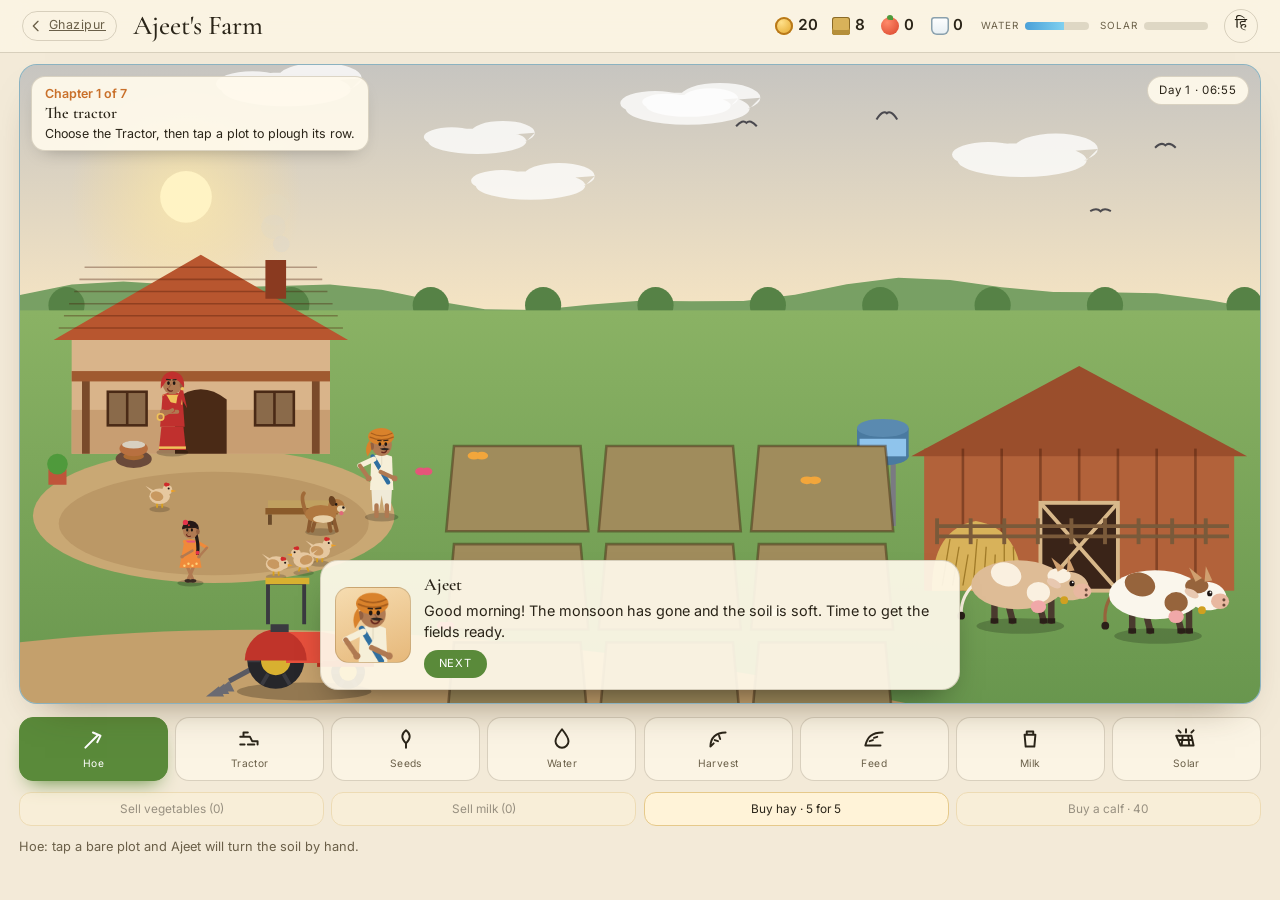
==== Farm.html @ 107b60a4 "Farm" ====
<!DOCTYPE html>
<html lang="en" data-lang="en">
<head>
<meta charset="utf-8" />
<meta name="viewport" content="width=device-width, initial-scale=1, viewport-fit=cover" />
<title>Ajeet's Farm — Ghazipur</title>
<meta name="description" content="A small animated farm near Ghazipur: plough with a tractor, grow vegetables, feed and milk the cows, rear a calf, and try solar panels over the crops (agrovoltaics)." />
<meta name="theme-color" content="#f3ead8" />
<link rel="icon" href="assets/favicon.svg" type="image/svg+xml" />
<link rel="preconnect" href="https://fonts.googleapis.com" />
<link rel="preconnect" href="https://fonts.gstatic.com" crossorigin />
<link href="https://fonts.googleapis.com/css2?family=Cormorant+Garamond:ital,wght@0,400;0,500;0,600;1,400&family=Inter:wght@400;500;600&family=Tiro+Devanagari+Hindi&display=swap" rel="stylesheet" />
<link rel="stylesheet" href="assets/css/farm.css" />
</head>
<body>
<header class="fm-top">
  <a class="fm-back" href="index.html" id="fmBack"><svg viewBox="0 0 24 24" aria-hidden="true"><path d="M15 5l-7 7 7 7" fill="none" stroke="currentColor" stroke-width="2" stroke-linecap="round" stroke-linejoin="round"/></svg><span data-t="back">Ghazipur</span></a>
  <h1 class="fm-title" data-t="title">Ajeet's Farm</h1>
  <div class="fm-stats" aria-live="polite">
    <span class="st" title="Coins"><i class="ico-coin"></i><b id="sCoins">0</b></span>
    <span class="st" title="Hay"><i class="ico-hay"></i><b id="sHay">0</b></span>
    <span class="st" title="Vegetables"><i class="ico-veg"></i><b id="sVeg">0</b></span>
    <span class="st" title="Milk"><i class="ico-milk"></i><b id="sMilk">0</b></span>
  </div>
  <div class="fm-meters">
    <label class="mt"><span data-t="tank">Water</span><i><u id="mTank"></u></i></label>
    <label class="mt"><span data-t="power">Solar</span><i><u id="mPower" class="pw"></u></i></label>
  </div>
  <button class="fm-lang" id="fmLang" type="button" aria-label="Language">हि</button>
</header>

<main class="fm-main">
  <div class="fm-stage" id="stage">
    <canvas id="farm" aria-label="An animated farm"></canvas>
    <div class="fm-quest" id="quest"></div>
    <div class="fm-clock" id="clock"></div>
    <div class="fm-talk" id="talk" hidden>
      <canvas id="portrait" width="96" height="96" aria-hidden="true"></canvas>
      <div class="fm-say"><b id="talkWho"></b><p id="talkText"></p><button type="button" id="talkNext"></button></div>
    </div>
    <div class="fm-toast" id="toast" role="status"></div>
    <div class="fm-pan" aria-hidden="true"><span data-t="drag">drag to look around</span></div>
  </div>

  <section class="fm-ui">
    <div class="fm-tools" id="tools" role="toolbar" aria-label="Tools"></div>
    <div class="fm-crops" id="crops" role="group" aria-label="Seeds" hidden></div>
    <div class="fm-mandi" id="mandi">
      <button type="button" data-m="sellVeg"></button><button type="button" data-m="sellMilk"></button>
      <button type="button" data-m="buyHay"></button><button type="button" data-m="buyCalf"></button>
    </div>
    <p class="fm-tip" id="tip"></p>
  </section>
</main>
<script src="assets/js/farm.js"></script>
</body>
</html>
---- assets/css/farm.css ----
:root{
  --serif:"Cormorant Garamond","Iowan Old Style",Georgia,serif; --sans:"Inter",system-ui,-apple-system,"Segoe UI",Roboto,sans-serif; --deva:"Tiro Devanagari Hindi","Nirmala UI",var(--serif);
  --paper:#f3ead8; --paper2:#fbf4e4; --ink:#2a2418; --soft:#6a5f48; --line:rgba(60,44,20,.18); --accent:#c9702a; --green:#5a8a3a; --card:rgba(255,250,236,.92);
}
*,*::before,*::after{ box-sizing:border-box; }
html{ -webkit-text-size-adjust:100%; }
body{ margin:0; background:var(--paper); color:var(--ink); font-family:var(--sans); line-height:1.5; min-height:100dvh; }
html[data-lang="hi"] body{ font-family:var(--deva), var(--sans); }
button{ font:inherit; color:inherit; background:none; border:0; cursor:pointer; padding:0; -webkit-tap-highlight-color:transparent; }

.fm-top{ position:sticky; top:0; z-index:20; display:flex; align-items:center; gap:.7rem 1rem; flex-wrap:wrap; padding:.55rem clamp(.7rem,2vw,1.4rem); background:color-mix(in srgb,var(--paper2) 90%,transparent); -webkit-backdrop-filter:blur(12px); backdrop-filter:blur(12px); border-bottom:1px solid var(--line); }
.fm-back{ display:inline-flex; align-items:center; gap:.3rem; font-size:.78rem; letter-spacing:.04em; color:var(--soft); padding:.3rem .6rem .3rem .3rem; border-radius:999px; border:1px solid var(--line); }
.fm-back svg{ width:16px; height:16px; } .fm-back:hover{ color:var(--ink); border-color:var(--ink); }
.fm-title{ font-family:var(--serif); font-weight:500; font-size:clamp(1.2rem,2.4vw,1.7rem); margin:0; line-height:1; }
.fm-stats{ display:flex; gap:.9rem; margin-left:auto; }
.st{ display:inline-flex; align-items:center; gap:.3rem; font-variant-numeric:tabular-nums; } .st b{ font-weight:600; font-size:.95rem; min-width:1.2ch; }
.st i{ width:18px; height:18px; display:inline-block; border-radius:50%; position:relative; }
.ico-coin{ background:radial-gradient(circle at 35% 30%,#ffe08a,#e0a020); box-shadow:inset 0 0 0 2px #b8781a; }
.ico-hay{ background:#d8b25a; border-radius:3px !important; box-shadow:inset 0 -5px 0 #b58f3a, inset 0 0 0 1px #8a6a28; }
.ico-veg{ background:radial-gradient(circle at 35% 30%,#ff8a6a,#d8432a); } .ico-veg::after{ content:""; position:absolute; top:-2px; left:6px; width:6px; height:5px; background:#4f9a3c; border-radius:50% 50% 0 50%; }
.ico-milk{ background:linear-gradient(#fff,#e6eef2); border-radius:3px 3px 6px 6px !important; box-shadow:inset 0 0 0 1.5px #8aa0ac; }
.fm-meters{ display:flex; gap:.7rem; }
.mt{ display:flex; align-items:center; gap:.35rem; font-size:.62rem; letter-spacing:.1em; text-transform:uppercase; color:var(--soft); }
.mt i{ display:block; width:64px; height:8px; border-radius:5px; background:rgba(60,44,20,.14); overflow:hidden; } .mt u{ display:block; height:100%; width:50%; background:linear-gradient(90deg,#4aa0d8,#7fd0f0); transition:width .3s; } .mt u.pw{ background:linear-gradient(90deg,#e6a020,#ffd24a); }
.fm-lang{ width:34px; height:34px; border-radius:50%; border:1px solid var(--line); font-family:var(--deva); font-size:.95rem; } .fm-lang:hover{ background:var(--ink); color:var(--paper); }

.fm-main{ max-width:1280px; margin:0 auto; padding:.7rem clamp(.5rem,2vw,1.2rem) 2rem; }
.fm-stage{ position:relative; width:100%; height:clamp(300px,calc((100vw - 2.4rem)*.5625),640px); border-radius:18px; overflow:hidden; border:1px solid var(--line); background:#9ccfe6; box-shadow:0 20px 40px -26px rgba(60,40,10,.6); touch-action:pan-y; }
.fm-stage canvas#farm{ position:absolute; inset:0; width:100%; height:100%; display:block; touch-action:none; cursor:pointer; }
.fm-quest{ position:absolute; left:.7rem; top:.7rem; max-width:min(380px,70%); padding:.5rem .8rem; border-radius:14px; background:var(--card); border:1px solid var(--line); font-size:.78rem; line-height:1.4; box-shadow:0 8px 20px -12px rgba(0,0,0,.4); pointer-events:none; }
.fm-quest b{ display:block; font-family:var(--serif); font-weight:600; font-size:1rem; } .fm-quest em{ font-style:normal; color:var(--accent); font-weight:600; }
.fm-clock{ position:absolute; right:.7rem; top:.7rem; padding:.3rem .7rem; border-radius:999px; background:var(--card); border:1px solid var(--line); font-size:.72rem; letter-spacing:.06em; pointer-events:none; }
.fm-pan{ position:absolute; left:50%; bottom:.5rem; transform:translateX(-50%); font-size:.62rem; letter-spacing:.12em; text-transform:uppercase; color:rgba(255,255,255,.9); text-shadow:0 1px 4px rgba(0,0,0,.6); pointer-events:none; opacity:0; transition:opacity .5s; } .fm-pan.is-on{ opacity:.9; }
.fm-toast{ position:absolute; left:50%; top:3.6rem; transform:translateX(-50%) translateY(-6px); padding:.4rem .9rem; border-radius:999px; background:rgba(30,22,10,.82); color:#fff; font-size:.8rem; opacity:0; transition:opacity .3s, transform .3s; pointer-events:none; max-width:90%; text-align:center; } .fm-toast.is-on{ opacity:1; transform:translateX(-50%); }
.fm-talk{ position:absolute; left:50%; bottom:.8rem; transform:translateX(-50%); width:min(640px,calc(100% - 1.2rem)); display:flex; gap:.8rem; align-items:center; padding:.7rem .9rem; border-radius:18px; background:var(--card); border:1px solid var(--line); box-shadow:0 18px 36px -18px rgba(0,0,0,.6); animation:talkIn .45s cubic-bezier(.16,1,.3,1); }
.fm-talk[hidden]{ display:none; } @keyframes talkIn{ from{ opacity:0; transform:translate(-50%,16px); } to{ opacity:1; transform:translateX(-50%); } }
#portrait{ width:76px; height:76px; flex:none; border-radius:14px; background:linear-gradient(160deg,#f6dcb0,#e6b87a); border:1px solid var(--line); }
.fm-say{ min-width:0; flex:1; } .fm-say b{ font-family:var(--serif); font-size:1.1rem; font-weight:600; } .fm-say p{ margin:.1rem 0 .4rem; font-size:.9rem; line-height:1.5; }
.fm-say button{ padding:.35rem .9rem; border-radius:999px; background:var(--green); color:#fff; font-size:.7rem; letter-spacing:.08em; text-transform:uppercase; }

.fm-ui{ margin-top:.8rem; display:grid; gap:.7rem; }
.fm-tools{ display:grid; grid-template-columns:repeat(8,minmax(0,1fr)); gap:.45rem; }
.tl{ display:flex; flex-direction:column; align-items:center; gap:.2rem; padding:.55rem .2rem .45rem; border-radius:14px; background:var(--paper2); border:1px solid var(--line); font-size:.64rem; letter-spacing:.04em; color:var(--soft); transition:transform .25s, background .25s, border-color .25s, box-shadow .25s; min-height:64px; }
.tl svg{ width:26px; height:26px; color:var(--ink); } .tl:hover{ transform:translateY(-2px); border-color:var(--accent); }
.tl.is-on{ background:var(--green); color:#fff; border-color:var(--green); box-shadow:0 10px 20px -10px var(--green); } .tl.is-on svg{ color:#fff; }
.fm-crops{ display:flex; gap:.4rem; flex-wrap:wrap; } .fm-crops[hidden]{ display:none; }
.cr{ display:inline-flex; align-items:center; gap:.4rem; padding:.4rem .8rem .4rem .5rem; border-radius:999px; background:var(--paper2); border:1px solid var(--line); font-size:.74rem; } .cr i{ width:18px; height:18px; border-radius:50%; } .cr.is-on{ border-color:var(--green); box-shadow:0 0 0 2px color-mix(in srgb,var(--green) 30%,transparent); background:#fff; }
.fm-mandi{ display:grid; grid-template-columns:repeat(4,1fr); gap:.45rem; }
.fm-mandi button{ padding:.55rem .4rem; border-radius:12px; background:#fff3d8; border:1px solid #e6c98a; font-size:.74rem; line-height:1.25; } .fm-mandi button:hover:not(:disabled){ background:#ffe9b8; } .fm-mandi button:disabled{ opacity:.45; cursor:default; }
.fm-tip{ margin:0; font-size:.8rem; color:var(--soft); min-height:2.4em; }
@media (max-width:760px){
  .fm-top{ gap:.4rem .7rem; } .fm-title{ order:2; flex:1; } .fm-stats{ order:5; width:100%; margin-left:0; justify-content:space-between; } .fm-meters{ order:6; width:100%; justify-content:space-between; } .mt i{ width:90px; } .fm-lang{ order:3; }
  .fm-stage{ height:min(58vh,520px); border-radius:14px; }
  .fm-tools{ grid-template-columns:repeat(4,minmax(0,1fr)); } .fm-mandi{ grid-template-columns:repeat(2,1fr); }
  .fm-quest{ max-width:calc(100% - 5.2rem); font-size:.72rem; padding:.4rem .6rem; } .fm-clock{ font-size:.66rem; }
  #portrait{ width:56px; height:56px; } .fm-say p{ font-size:.82rem; } .fm-talk{ bottom:.5rem; padding:.5rem .6rem; }
}
@media (prefers-reduced-motion:reduce){ .fm-talk{ animation:none; } }
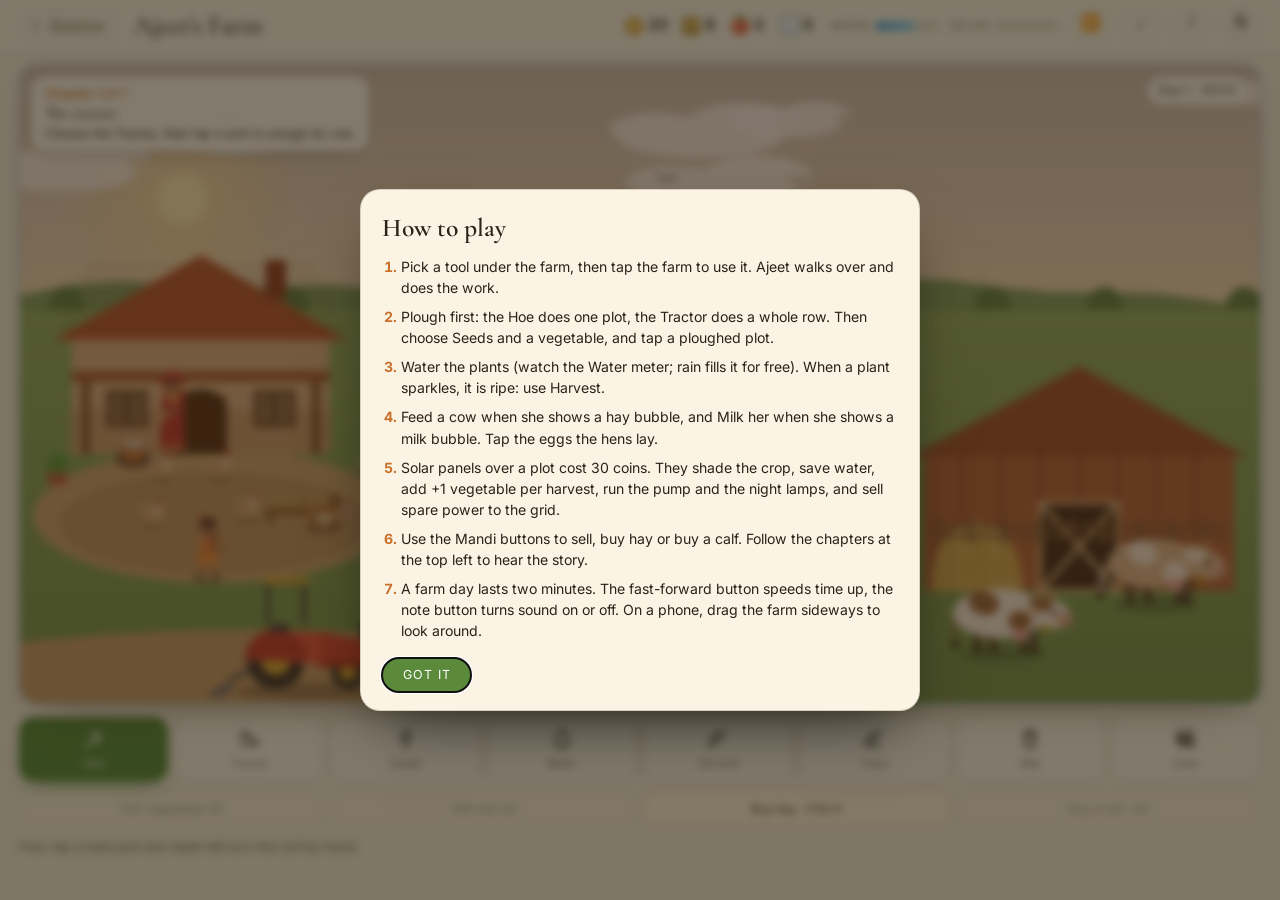
==== commit c8a4af11: "Ajeet's Farm: story farm game with how-to-play, day/night, rain, eggs, soundscape; navbar link Co-Au" ====
--- a/Farm.html
+++ b/Farm.html
@@ -26,6 +26,9 @@
     <label class="mt"><span data-t="tank">Water</span><i><u id="mTank"></u></i></label>
     <label class="mt"><span data-t="power">Solar</span><i><u id="mPower" class="pw"></u></i></label>
   </div>
+  <button class="fm-lang" id="fmFast" type="button" aria-label="Speed" title="x4">&#9193;</button>
+  <button class="fm-lang" id="fmSnd" type="button" aria-label="Sound">&#9834;</button>
+  <button class="fm-lang" id="fmHelp" type="button" aria-label="How to play">?</button>
   <button class="fm-lang" id="fmLang" type="button" aria-label="Language">हि</button>
 </header>
 
@@ -52,6 +55,13 @@
     <p class="fm-tip" id="tip"></p>
   </section>
 </main>
+<div class="fm-help" id="help" hidden role="dialog" aria-modal="true" aria-labelledby="howTitle">
+  <div class="fm-help-card">
+    <h2 id="howTitle"></h2>
+    <ol id="howList"></ol>
+    <button type="button" id="howClose"></button>
+  </div>
+</div>
 <script src="assets/js/farm.js"></script>
 </body>
 </html>
--- a/assets/css/farm.css
+++ b/assets/css/farm.css
@@ -52,7 +52,18 @@
   .fm-top{ gap:.4rem .7rem; } .fm-title{ order:2; flex:1; } .fm-stats{ order:5; width:100%; margin-left:0; justify-content:space-between; } .fm-meters{ order:6; width:100%; justify-content:space-between; } .mt i{ width:90px; } .fm-lang{ order:3; }
   .fm-stage{ height:min(58vh,520px); border-radius:14px; }
   .fm-tools{ grid-template-columns:repeat(4,minmax(0,1fr)); } .fm-mandi{ grid-template-columns:repeat(2,1fr); }
-  .fm-quest{ max-width:calc(100% - 5.2rem); font-size:.72rem; padding:.4rem .6rem; } .fm-clock{ font-size:.66rem; }
+  .fm-quest{ max-width:calc(100% - 7rem); font-size:.72rem; padding:.4rem .6rem; } .fm-clock{ font-size:.62rem; padding:.25rem .5rem; right:.5rem; top:.5rem; }
   #portrait{ width:56px; height:56px; } .fm-say p{ font-size:.82rem; } .fm-talk{ bottom:.5rem; padding:.5rem .6rem; }
 }
 @media (prefers-reduced-motion:reduce){ .fm-talk{ animation:none; } }
+
+.fm-lang.is-on{ background:var(--green); color:#fff; border-color:var(--green); } .fm-lang.is-off{ opacity:.5; text-decoration:line-through; }
+.fm-help{ position:fixed; inset:0; z-index:50; display:flex; align-items:center; justify-content:center; padding:1rem; background:rgba(30,22,10,.55); -webkit-backdrop-filter:blur(4px); backdrop-filter:blur(4px); animation:hlpIn .35s ease; }
+.fm-help[hidden]{ display:none; } @keyframes hlpIn{ from{ opacity:0; } to{ opacity:1; } }
+.fm-help-card{ width:min(560px,100%); max-height:88dvh; overflow:auto; background:var(--paper2); border:1px solid var(--line); border-radius:20px; padding:1.2rem 1.3rem 1.1rem; box-shadow:0 30px 60px -20px rgba(0,0,0,.6); animation:hlpCard .45s cubic-bezier(.16,1,.3,1); }
+@keyframes hlpCard{ from{ transform:translateY(18px) scale(.97); opacity:0; } to{ transform:none; opacity:1; } }
+.fm-help h2{ font-family:var(--serif); font-weight:600; font-size:1.6rem; margin:0 0 .5rem; }
+.fm-help ol{ margin:0 0 1rem; padding-left:1.2rem; display:grid; gap:.5rem; font-size:.88rem; line-height:1.5; } .fm-help li::marker{ color:var(--accent); font-weight:700; }
+.fm-help button{ padding:.5rem 1.3rem; border-radius:999px; background:var(--green); color:#fff; font-size:.78rem; letter-spacing:.08em; text-transform:uppercase; }
+@media (max-width:760px){ .fm-lang{ order:3; } }
+@media (prefers-reduced-motion:reduce){ .fm-help,.fm-help-card{ animation:none; } }
